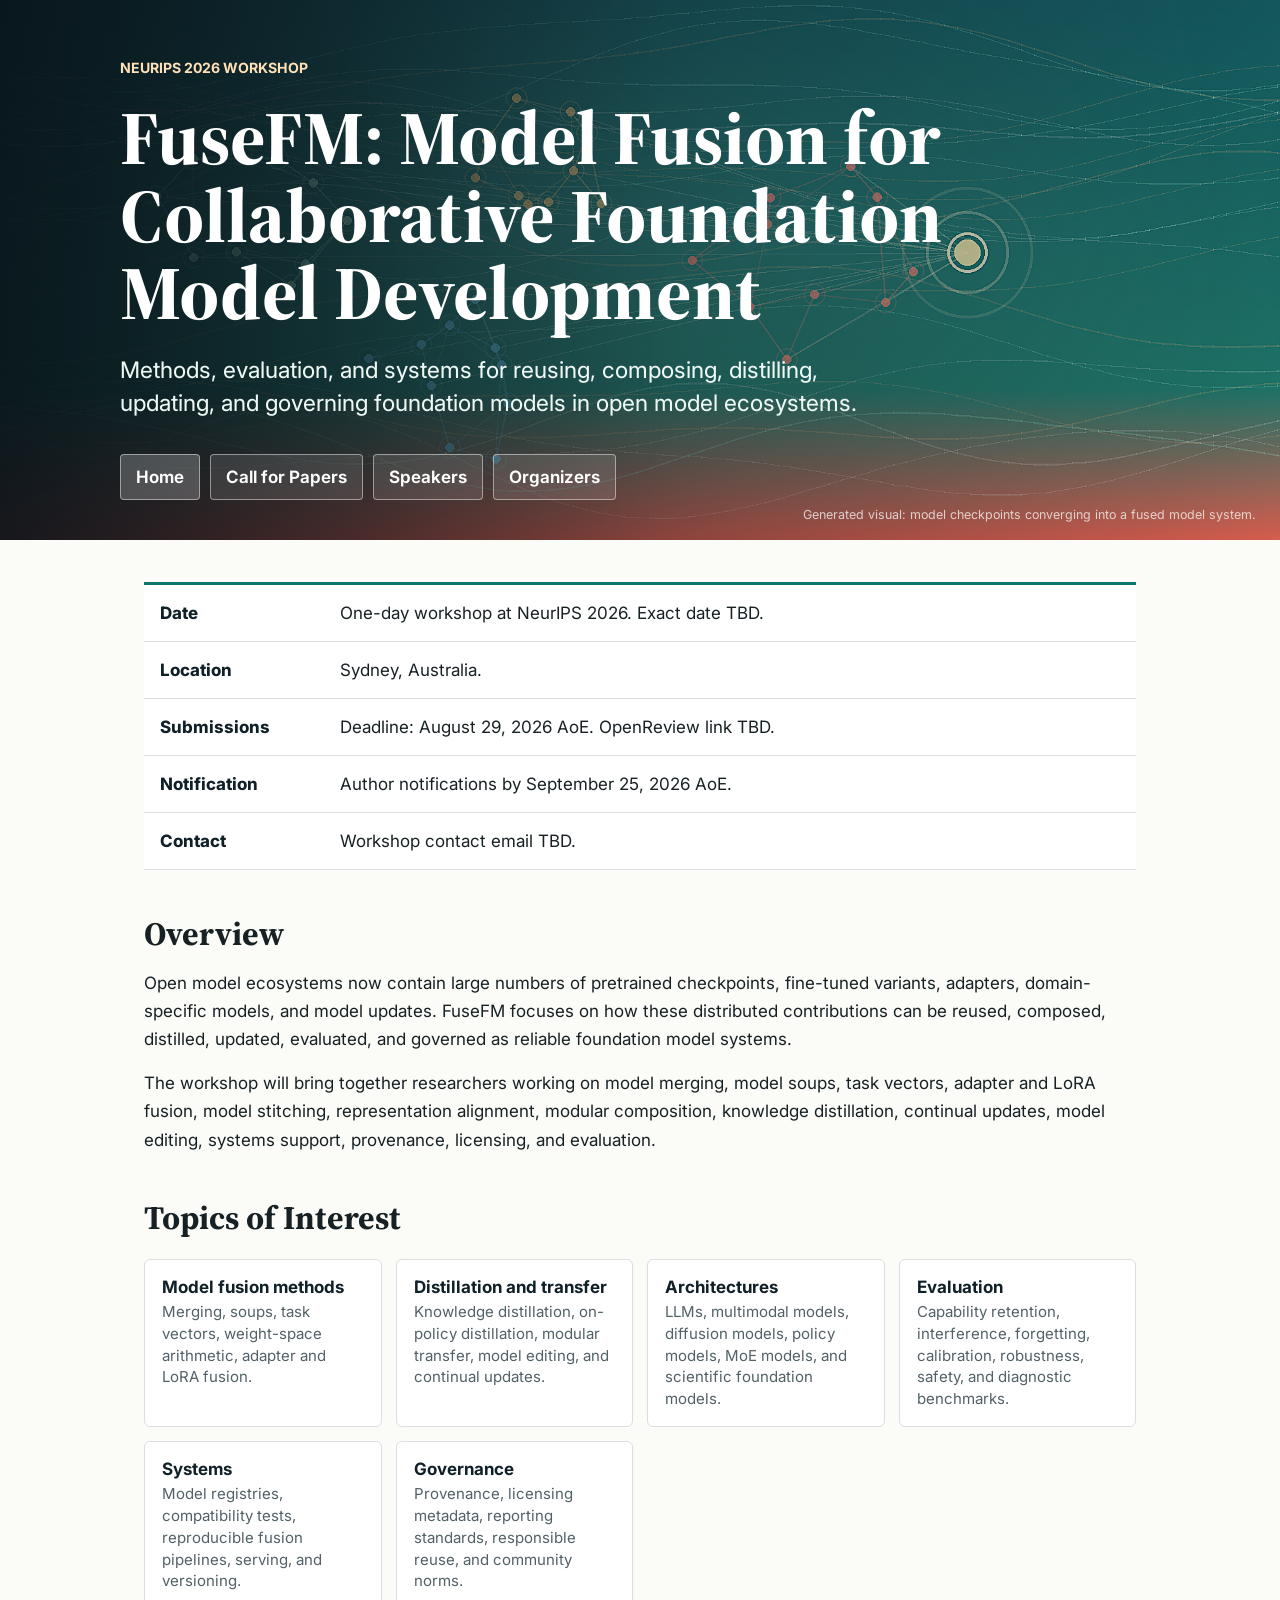
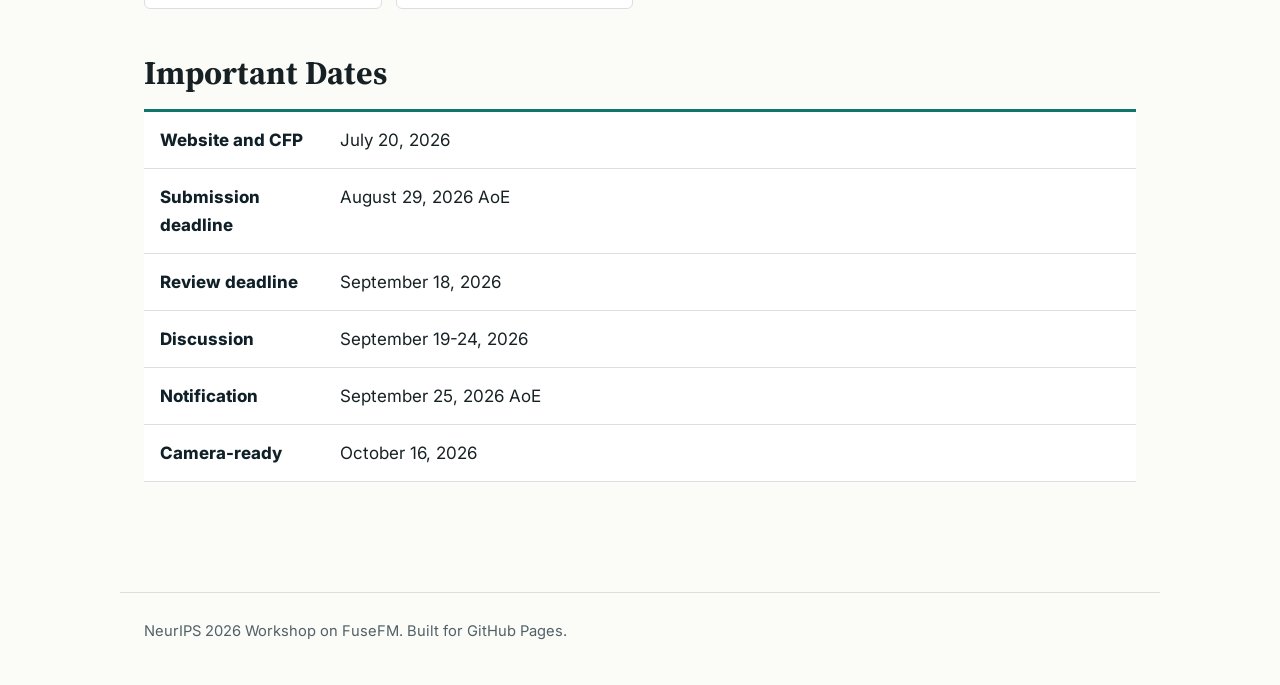
==== index.html @ 4e331932 "Initial FuseFM workshop website" ====
<!doctype html>
<html lang="en">
  <head>
    <meta charset="utf-8">
    <meta name="viewport" content="width=device-width, initial-scale=1">
    <title>NeurIPS 2026 Workshop on FuseFM</title>
    <meta name="description" content="Model Fusion for Collaborative Foundation Model Development, held in conjunction with NeurIPS 2026.">
    <link rel="preconnect" href="https://fonts.googleapis.com">
    <link rel="preconnect" href="https://fonts.gstatic.com" crossorigin>
    <link href="https://fonts.googleapis.com/css2?family=Inter:wght@400;520;650;760&family=Source+Serif+4:wght@650;760&display=swap" rel="stylesheet">
    <link rel="stylesheet" href="assets/style.css">
  </head>
  <body>
    <a class="skip-link" href="#content">Skip to content</a>
    <header class="page-header" role="banner">
      <div class="header-inner">
        <p class="eyebrow">NeurIPS 2026 Workshop</p>
        <h1 class="project-name">FuseFM: Model Fusion for Collaborative Foundation Model Development</h1>
        <p class="project-tagline">Methods, evaluation, and systems for reusing, composing, distilling, updating, and governing foundation models in open model ecosystems.</p>
        <nav class="nav" aria-label="Primary navigation">
          <a href="index.html" aria-current="page">Home</a>
          <a href="call-for-papers.html">Call for Papers</a>
          <a href="speakers.html">Speakers</a>
          <a href="organizers.html">Organizers</a>
        </nav>
      </div>
      <p class="header-caption">Generated visual: model checkpoints converging into a fused model system.</p>
    </header>

    <main id="content" class="main-content" role="main">
      <table class="info-table">
        <tbody>
          <tr>
            <th>Date</th>
            <td>One-day workshop at NeurIPS 2026. Exact date TBD.</td>
          </tr>
          <tr>
            <th>Location</th>
            <td>Sydney, Australia.</td>
          </tr>
          <tr>
            <th>Submissions</th>
            <td>Deadline: August 29, 2026 AoE. OpenReview link TBD.</td>
          </tr>
          <tr>
            <th>Notification</th>
            <td>Author notifications by September 25, 2026 AoE.</td>
          </tr>
          <tr>
            <th>Contact</th>
            <td>Workshop contact email TBD.</td>
          </tr>
        </tbody>
      </table>

      <h1>Overview</h1>
      <p>Open model ecosystems now contain large numbers of pretrained checkpoints, fine-tuned variants, adapters, domain-specific models, and model updates. FuseFM focuses on how these distributed contributions can be reused, composed, distilled, updated, evaluated, and governed as reliable foundation model systems.</p>
      <p>The workshop will bring together researchers working on model merging, model soups, task vectors, adapter and LoRA fusion, model stitching, representation alignment, modular composition, knowledge distillation, continual updates, model editing, systems support, provenance, licensing, and evaluation.</p>

      <h1>Topics of Interest</h1>
      <div class="topic-grid">
        <div class="topic"><strong>Model fusion methods</strong><span class="meta">Merging, soups, task vectors, weight-space arithmetic, adapter and LoRA fusion.</span></div>
        <div class="topic"><strong>Distillation and transfer</strong><span class="meta">Knowledge distillation, on-policy distillation, modular transfer, model editing, and continual updates.</span></div>
        <div class="topic"><strong>Architectures</strong><span class="meta">LLMs, multimodal models, diffusion models, policy models, MoE models, and scientific foundation models.</span></div>
        <div class="topic"><strong>Evaluation</strong><span class="meta">Capability retention, interference, forgetting, calibration, robustness, safety, and diagnostic benchmarks.</span></div>
        <div class="topic"><strong>Systems</strong><span class="meta">Model registries, compatibility tests, reproducible fusion pipelines, serving, and versioning.</span></div>
        <div class="topic"><strong>Governance</strong><span class="meta">Provenance, licensing metadata, reporting standards, responsible reuse, and community norms.</span></div>
      </div>

      <h1>Important Dates</h1>
      <table class="info-table">
        <tbody>
          <tr><th>Website and CFP</th><td>July 20, 2026</td></tr>
          <tr><th>Submission deadline</th><td>August 29, 2026 AoE</td></tr>
          <tr><th>Review deadline</th><td>September 18, 2026</td></tr>
          <tr><th>Discussion</th><td>September 19-24, 2026</td></tr>
          <tr><th>Notification</th><td>September 25, 2026 AoE</td></tr>
          <tr><th>Camera-ready</th><td>October 16, 2026</td></tr>
        </tbody>
      </table>
    </main>

    <footer class="site-footer">
      <span>NeurIPS 2026 Workshop on FuseFM. Built for GitHub Pages.</span>
    </footer>
  </body>
</html>
---- assets/style.css ----
:root {
  --ink: #172124;
  --muted: #526167;
  --line: #d9e0df;
  --paper: #fbfbf8;
  --panel: #ffffff;
  --teal: #0f766e;
  --deep: #102028;
  --coral: #d95f4f;
  --gold: #bf7f24;
}

* {
  box-sizing: border-box;
}

body {
  margin: 0;
  color: var(--ink);
  background: var(--paper);
  font-family: Inter, ui-sans-serif, system-ui, -apple-system, BlinkMacSystemFont, "Segoe UI", sans-serif;
  font-size: 17px;
  line-height: 1.65;
}

a {
  color: var(--teal);
  text-decoration-thickness: 1px;
  text-underline-offset: 3px;
}

a:hover {
  color: var(--coral);
}

.skip-link {
  position: absolute;
  left: -999px;
}

.skip-link:focus {
  left: 1rem;
  top: 1rem;
  z-index: 10;
  background: white;
  padding: .5rem .75rem;
}

.page-header {
  position: relative;
  min-height: 520px;
  padding: 56px 24px 40px;
  color: white;
  background:
    linear-gradient(90deg, rgba(8, 18, 24, .88), rgba(8, 18, 24, .38) 58%, rgba(8, 18, 24, .1)),
    url("hero-fusion.png") center / cover no-repeat;
}

.header-inner,
.main-content,
.site-footer {
  max-width: 1040px;
  margin: 0 auto;
}

.eyebrow {
  margin: 0 0 20px;
  color: #ffe1b8;
  font-size: 0.88rem;
  font-weight: 700;
  letter-spacing: 0;
  text-transform: uppercase;
}

.project-name {
  max-width: 880px;
  margin: 0;
  font-family: "Source Serif 4", Georgia, serif;
  font-size: clamp(2.25rem, 6vw, 4.75rem);
  line-height: 1.02;
  font-weight: 760;
}

.project-tagline {
  max-width: 760px;
  margin: 22px 0 30px;
  color: #edf8f4;
  font-size: clamp(1.05rem, 2vw, 1.42rem);
  line-height: 1.45;
  font-weight: 430;
}

.nav {
  display: flex;
  flex-wrap: wrap;
  gap: 10px;
  margin: 34px 0 0;
}

.nav a {
  display: inline-flex;
  align-items: center;
  min-height: 42px;
  padding: 8px 15px;
  color: white;
  border: 1px solid rgba(255, 255, 255, .46);
  border-radius: 4px;
  background: rgba(255, 255, 255, .11);
  text-decoration: none;
  font-weight: 650;
}

.nav a:hover,
.nav a[aria-current="page"] {
  background: rgba(255, 255, 255, .22);
}

.header-caption {
  position: absolute;
  right: 24px;
  bottom: 14px;
  margin: 0;
  color: rgba(255, 255, 255, .72);
  font-size: .78rem;
}

.main-content {
  padding: 34px 24px 72px;
}

.info-table {
  width: 100%;
  border-collapse: collapse;
  margin: 8px 0 38px;
  background: var(--panel);
  border-top: 3px solid var(--teal);
}

.info-table th,
.info-table td {
  padding: 14px 16px;
  border-bottom: 1px solid var(--line);
  vertical-align: top;
  text-align: left;
}

.info-table th {
  width: 180px;
  color: var(--deep);
  font-weight: 760;
}

h1,
h2,
h3 {
  line-height: 1.2;
  letter-spacing: 0;
}

h1 {
  margin: 44px 0 16px;
  font-family: "Source Serif 4", Georgia, serif;
  font-size: 2.05rem;
}

h2 {
  margin: 34px 0 12px;
  font-size: 1.38rem;
}

p {
  margin: 0 0 16px;
}

ul {
  padding-left: 1.35rem;
}

li {
  margin: .35rem 0;
}

.topic-grid,
.people-grid,
.speaker-list {
  display: grid;
  gap: 14px;
  margin: 22px 0 34px;
}

.topic-grid {
  grid-template-columns: repeat(auto-fit, minmax(230px, 1fr));
}

.people-grid,
.speaker-list {
  grid-template-columns: repeat(auto-fit, minmax(260px, 1fr));
}

.topic,
.person,
.speaker {
  padding: 16px 17px;
  background: var(--panel);
  border: 1px solid var(--line);
  border-radius: 6px;
}

.topic strong,
.person strong,
.speaker strong {
  display: block;
  color: var(--deep);
  line-height: 1.3;
}

.meta {
  display: block;
  margin-top: 3px;
  color: var(--muted);
  font-size: .94rem;
  line-height: 1.45;
}

.status {
  color: var(--gold);
  font-weight: 740;
}

.note {
  padding: 14px 16px;
  margin: 22px 0;
  border-left: 4px solid var(--coral);
  background: #fff5ee;
}

.site-footer {
  padding: 26px 24px 42px;
  color: var(--muted);
  border-top: 1px solid var(--line);
  font-size: .92rem;
}

@media (max-width: 720px) {
  body {
    font-size: 16px;
  }

  .page-header {
    min-height: 500px;
    padding-top: 40px;
  }

  .info-table,
  .info-table tbody,
  .info-table tr,
  .info-table th,
  .info-table td {
    display: block;
    width: 100%;
  }

  .info-table th {
    padding-bottom: 2px;
    border-bottom: 0;
  }

  .info-table td {
    padding-top: 2px;
  }

  .header-caption {
    position: static;
    margin: 34px 0 0;
  }
}
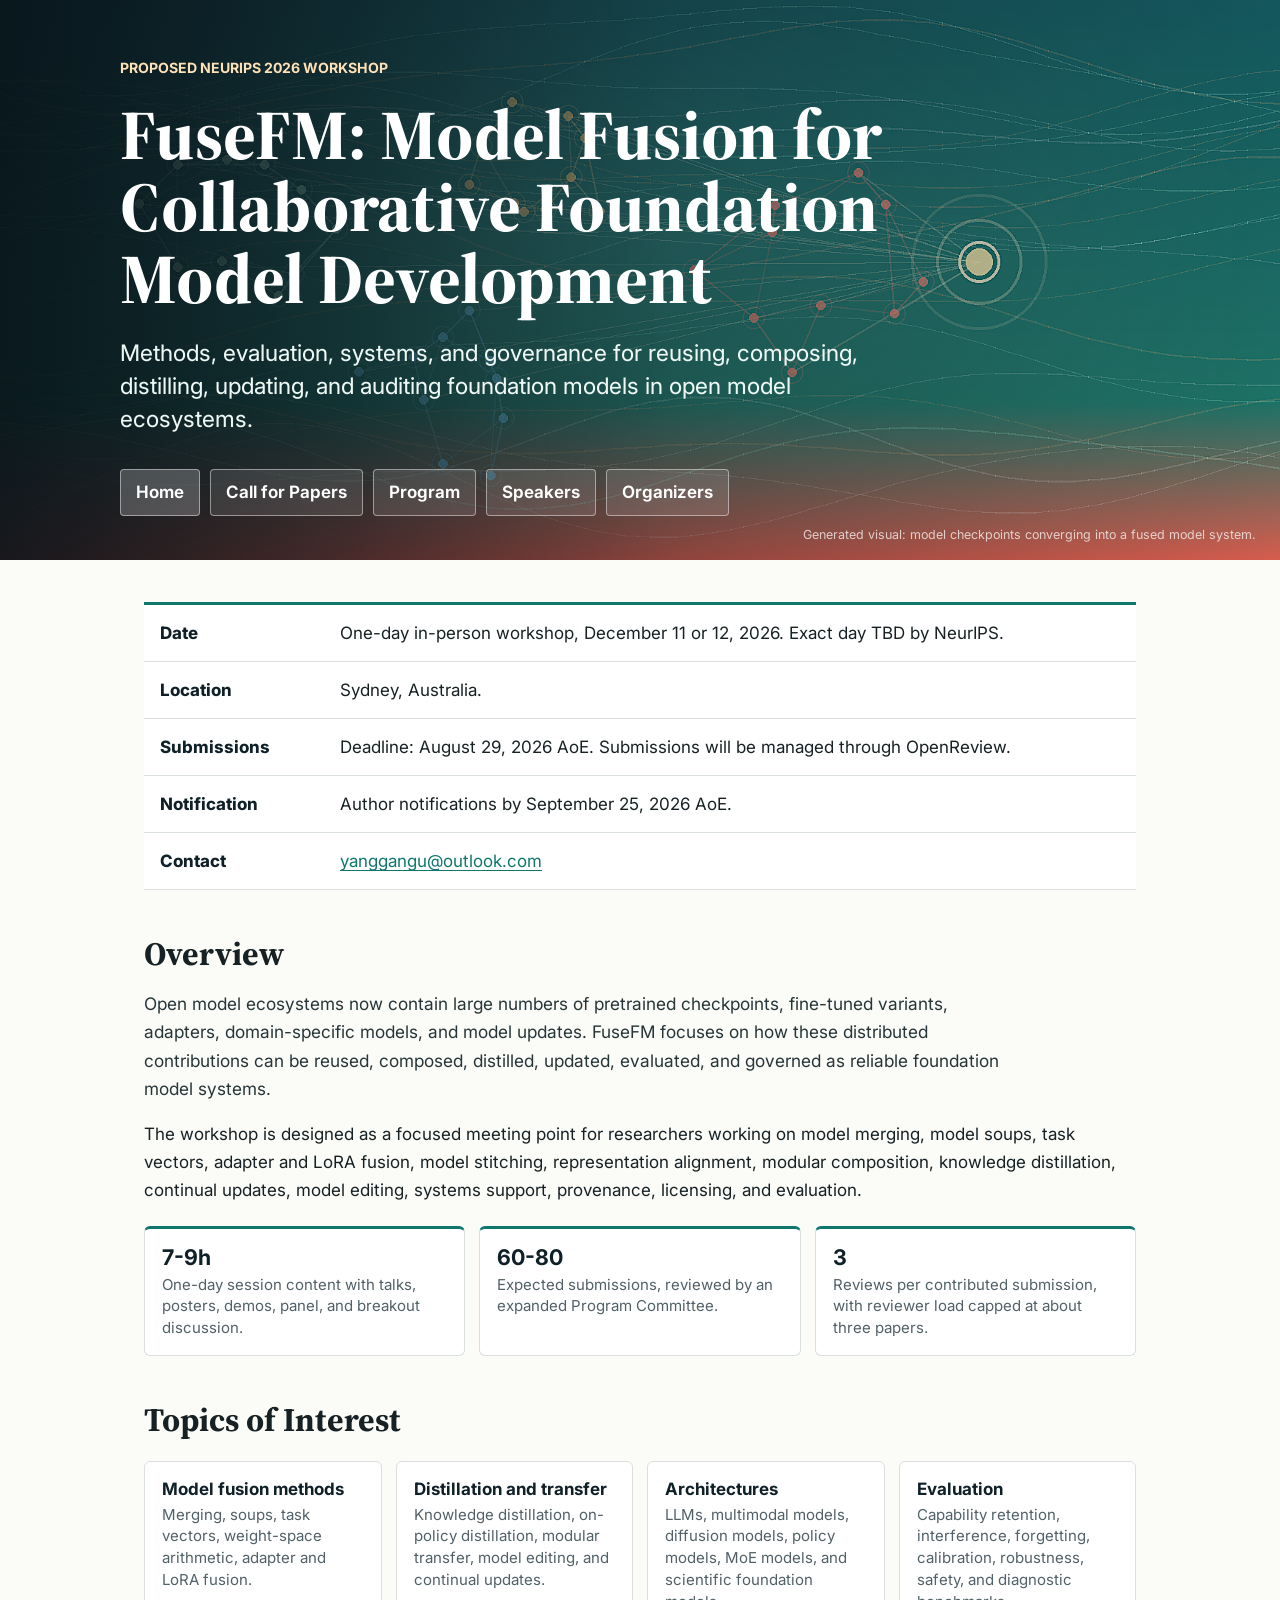
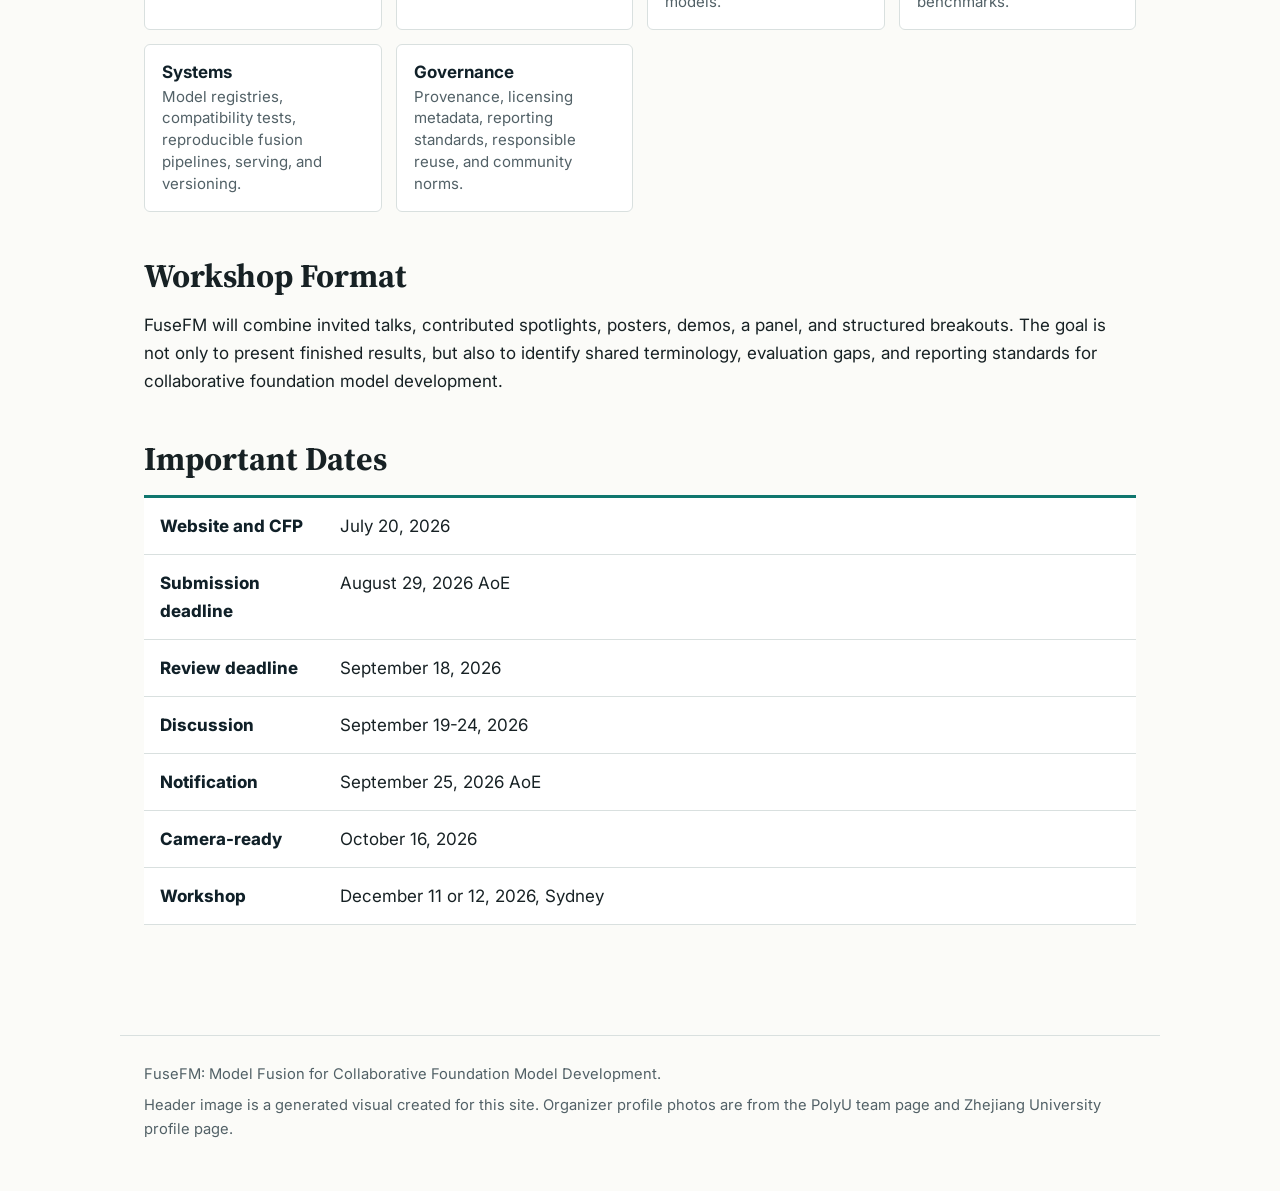
==== commit d5811c1c: "Polish FuseFM workshop website" ====
--- a/index.html
+++ b/index.html
@@ -3,7 +3,7 @@
   <head>
     <meta charset="utf-8">
     <meta name="viewport" content="width=device-width, initial-scale=1">
-    <title>NeurIPS 2026 Workshop on FuseFM</title>
+    <title>FuseFM | NeurIPS 2026 Workshop</title>
     <meta name="description" content="Model Fusion for Collaborative Foundation Model Development, held in conjunction with NeurIPS 2026.">
     <link rel="preconnect" href="https://fonts.googleapis.com">
     <link rel="preconnect" href="https://fonts.gstatic.com" crossorigin>
@@ -14,12 +14,13 @@
     <a class="skip-link" href="#content">Skip to content</a>
     <header class="page-header" role="banner">
       <div class="header-inner">
-        <p class="eyebrow">NeurIPS 2026 Workshop</p>
+        <p class="eyebrow">Proposed NeurIPS 2026 Workshop</p>
         <h1 class="project-name">FuseFM: Model Fusion for Collaborative Foundation Model Development</h1>
-        <p class="project-tagline">Methods, evaluation, and systems for reusing, composing, distilling, updating, and governing foundation models in open model ecosystems.</p>
+        <p class="project-tagline">Methods, evaluation, systems, and governance for reusing, composing, distilling, updating, and auditing foundation models in open model ecosystems.</p>
         <nav class="nav" aria-label="Primary navigation">
           <a href="index.html" aria-current="page">Home</a>
           <a href="call-for-papers.html">Call for Papers</a>
+          <a href="program.html">Program</a>
           <a href="speakers.html">Speakers</a>
           <a href="organizers.html">Organizers</a>
         </nav>
@@ -32,7 +33,7 @@
         <tbody>
           <tr>
             <th>Date</th>
-            <td>One-day workshop at NeurIPS 2026. Exact date TBD.</td>
+            <td>One-day in-person workshop, December 11 or 12, 2026. Exact day TBD by NeurIPS.</td>
           </tr>
           <tr>
             <th>Location</th>
@@ -40,7 +41,7 @@
           </tr>
           <tr>
             <th>Submissions</th>
-            <td>Deadline: August 29, 2026 AoE. OpenReview link TBD.</td>
+            <td>Deadline: August 29, 2026 AoE. Submissions will be managed through OpenReview.</td>
           </tr>
           <tr>
             <th>Notification</th>
@@ -48,14 +49,20 @@
           </tr>
           <tr>
             <th>Contact</th>
-            <td>Workshop contact email TBD.</td>
+            <td><a href="mailto:yanggangu@outlook.com">yanggangu@outlook.com</a></td>
           </tr>
         </tbody>
       </table>
 
       <h1>Overview</h1>
-      <p>Open model ecosystems now contain large numbers of pretrained checkpoints, fine-tuned variants, adapters, domain-specific models, and model updates. FuseFM focuses on how these distributed contributions can be reused, composed, distilled, updated, evaluated, and governed as reliable foundation model systems.</p>
-      <p>The workshop will bring together researchers working on model merging, model soups, task vectors, adapter and LoRA fusion, model stitching, representation alignment, modular composition, knowledge distillation, continual updates, model editing, systems support, provenance, licensing, and evaluation.</p>
+      <p class="intro">Open model ecosystems now contain large numbers of pretrained checkpoints, fine-tuned variants, adapters, domain-specific models, and model updates. FuseFM focuses on how these distributed contributions can be reused, composed, distilled, updated, evaluated, and governed as reliable foundation model systems.</p>
+      <p>The workshop is designed as a focused meeting point for researchers working on model merging, model soups, task vectors, adapter and LoRA fusion, model stitching, representation alignment, modular composition, knowledge distillation, continual updates, model editing, systems support, provenance, licensing, and evaluation.</p>
+
+      <div class="stat-grid" aria-label="Workshop summary">
+        <div class="stat"><strong>7-9h</strong><span class="meta">One-day session content with talks, posters, demos, panel, and breakout discussion.</span></div>
+        <div class="stat"><strong>60-80</strong><span class="meta">Expected submissions, reviewed by an expanded Program Committee.</span></div>
+        <div class="stat"><strong>3</strong><span class="meta">Reviews per contributed submission, with reviewer load capped at about three papers.</span></div>
+      </div>
 
       <h1>Topics of Interest</h1>
       <div class="topic-grid">
@@ -67,6 +74,9 @@
         <div class="topic"><strong>Governance</strong><span class="meta">Provenance, licensing metadata, reporting standards, responsible reuse, and community norms.</span></div>
       </div>
 
+      <h1>Workshop Format</h1>
+      <p>FuseFM will combine invited talks, contributed spotlights, posters, demos, a panel, and structured breakouts. The goal is not only to present finished results, but also to identify shared terminology, evaluation gaps, and reporting standards for collaborative foundation model development.</p>
+
       <h1>Important Dates</h1>
       <table class="info-table">
         <tbody>
@@ -76,12 +86,14 @@
           <tr><th>Discussion</th><td>September 19-24, 2026</td></tr>
           <tr><th>Notification</th><td>September 25, 2026 AoE</td></tr>
           <tr><th>Camera-ready</th><td>October 16, 2026</td></tr>
+          <tr><th>Workshop</th><td>December 11 or 12, 2026, Sydney</td></tr>
         </tbody>
       </table>
     </main>
 
     <footer class="site-footer">
-      <span>NeurIPS 2026 Workshop on FuseFM. Built for GitHub Pages.</span>
+      <p>FuseFM: Model Fusion for Collaborative Foundation Model Development.</p>
+      <p>Header image is a generated visual created for this site. Organizer profile photos are from the PolyU team page and Zhejiang University profile page.</p>
     </footer>
   </body>
 </html>
--- a/assets/style.css
+++ b/assets/style.css
@@ -4,6 +4,7 @@
   --line: #d9e0df;
   --paper: #fbfbf8;
   --panel: #ffffff;
+  --panel-soft: #f3f7f4;
   --teal: #0f766e;
   --deep: #102028;
   --coral: #d95f4f;
@@ -23,6 +24,11 @@
   line-height: 1.65;
 }
 
+::selection {
+  color: white;
+  background: var(--teal);
+}
+
 a {
   color: var(--teal);
   text-decoration-thickness: 1px;
@@ -48,12 +54,16 @@
 
 .page-header {
   position: relative;
-  min-height: 520px;
+  min-height: 560px;
   padding: 56px 24px 40px;
   color: white;
   background:
     linear-gradient(90deg, rgba(8, 18, 24, .88), rgba(8, 18, 24, .38) 58%, rgba(8, 18, 24, .1)),
     url("hero-fusion.png") center / cover no-repeat;
+}
+
+.page-header.compact {
+  min-height: 430px;
 }
 
 .header-inner,
@@ -76,7 +86,7 @@
   max-width: 880px;
   margin: 0;
   font-family: "Source Serif 4", Georgia, serif;
-  font-size: clamp(2.25rem, 6vw, 4.75rem);
+  font-size: clamp(2.25rem, 5.5vw, 4.65rem);
   line-height: 1.02;
   font-weight: 760;
 }
@@ -128,6 +138,12 @@
   padding: 34px 24px 72px;
 }
 
+.intro {
+  max-width: 860px;
+  color: #263538;
+  font-size: 1.08rem;
+}
+
 .info-table {
   width: 100%;
   border-collapse: collapse;
@@ -168,6 +184,14 @@
   font-size: 1.38rem;
 }
 
+.section-kicker {
+  margin: 0 0 8px;
+  color: var(--gold);
+  font-size: .82rem;
+  font-weight: 760;
+  text-transform: uppercase;
+}
+
 p {
   margin: 0 0 16px;
 }
@@ -182,7 +206,9 @@
 
 .topic-grid,
 .people-grid,
-.speaker-list {
+.speaker-list,
+.pc-grid,
+.stat-grid {
   display: grid;
   gap: 14px;
   margin: 22px 0 34px;
@@ -197,21 +223,64 @@
   grid-template-columns: repeat(auto-fit, minmax(260px, 1fr));
 }
 
+.pc-grid {
+  grid-template-columns: repeat(auto-fit, minmax(210px, 1fr));
+}
+
+.stat-grid {
+  grid-template-columns: repeat(auto-fit, minmax(170px, 1fr));
+}
+
 .topic,
 .person,
-.speaker {
+.speaker,
+.pc-member,
+.stat {
   padding: 16px 17px;
   background: var(--panel);
   border: 1px solid var(--line);
   border-radius: 6px;
 }
 
+.stat {
+  border-top: 3px solid var(--teal);
+}
+
+.stat strong {
+  display: block;
+  margin-bottom: 2px;
+  color: var(--deep);
+  font-size: 1.35rem;
+  line-height: 1.2;
+}
+
 .topic strong,
 .person strong,
-.speaker strong {
+.speaker strong,
+.pc-member strong {
   display: block;
   color: var(--deep);
   line-height: 1.3;
+}
+
+.person {
+  display: grid;
+  grid-template-columns: 86px 1fr;
+  gap: 15px;
+  align-items: start;
+}
+
+.person-photo {
+  width: 86px;
+  height: 86px;
+  border-radius: 50%;
+  object-fit: cover;
+  border: 2px solid #e5ece9;
+  background: var(--panel-soft);
+}
+
+.person.no-photo {
+  grid-template-columns: 1fr;
 }
 
 .meta {
@@ -227,6 +296,20 @@
   font-weight: 740;
 }
 
+.label {
+  display: inline-flex;
+  align-items: center;
+  min-height: 24px;
+  margin: 6px 6px 0 0;
+  padding: 2px 8px;
+  color: var(--deep);
+  background: var(--panel-soft);
+  border: 1px solid var(--line);
+  border-radius: 999px;
+  font-size: .78rem;
+  font-weight: 650;
+}
+
 .note {
   padding: 14px 16px;
   margin: 22px 0;
@@ -234,6 +317,37 @@
   background: #fff5ee;
 }
 
+.timeline {
+  display: grid;
+  gap: 10px;
+  margin: 22px 0 34px;
+}
+
+.slot {
+  display: grid;
+  grid-template-columns: 150px 1fr;
+  gap: 16px;
+  padding: 15px 16px;
+  background: var(--panel);
+  border: 1px solid var(--line);
+  border-left: 4px solid var(--teal);
+  border-radius: 5px;
+}
+
+.slot time {
+  color: var(--deep);
+  font-weight: 760;
+}
+
+.slot p {
+  margin: 0;
+}
+
+.subtle {
+  color: var(--muted);
+  font-size: .94rem;
+}
+
 .site-footer {
   padding: 26px 24px 42px;
   color: var(--muted);
@@ -241,6 +355,10 @@
   font-size: .92rem;
 }
 
+.site-footer p {
+  margin: 0 0 7px;
+}
+
 @media (max-width: 720px) {
   body {
     font-size: 16px;
@@ -249,6 +367,10 @@
   .page-header {
     min-height: 500px;
     padding-top: 40px;
+  }
+
+  .page-header.compact {
+    min-height: 420px;
   }
 
   .info-table,
@@ -273,4 +395,18 @@
     position: static;
     margin: 34px 0 0;
   }
-}
+
+  .slot {
+    grid-template-columns: 1fr;
+    gap: 4px;
+  }
+
+  .person {
+    grid-template-columns: 72px 1fr;
+  }
+
+  .person-photo {
+    width: 72px;
+    height: 72px;
+  }
+}
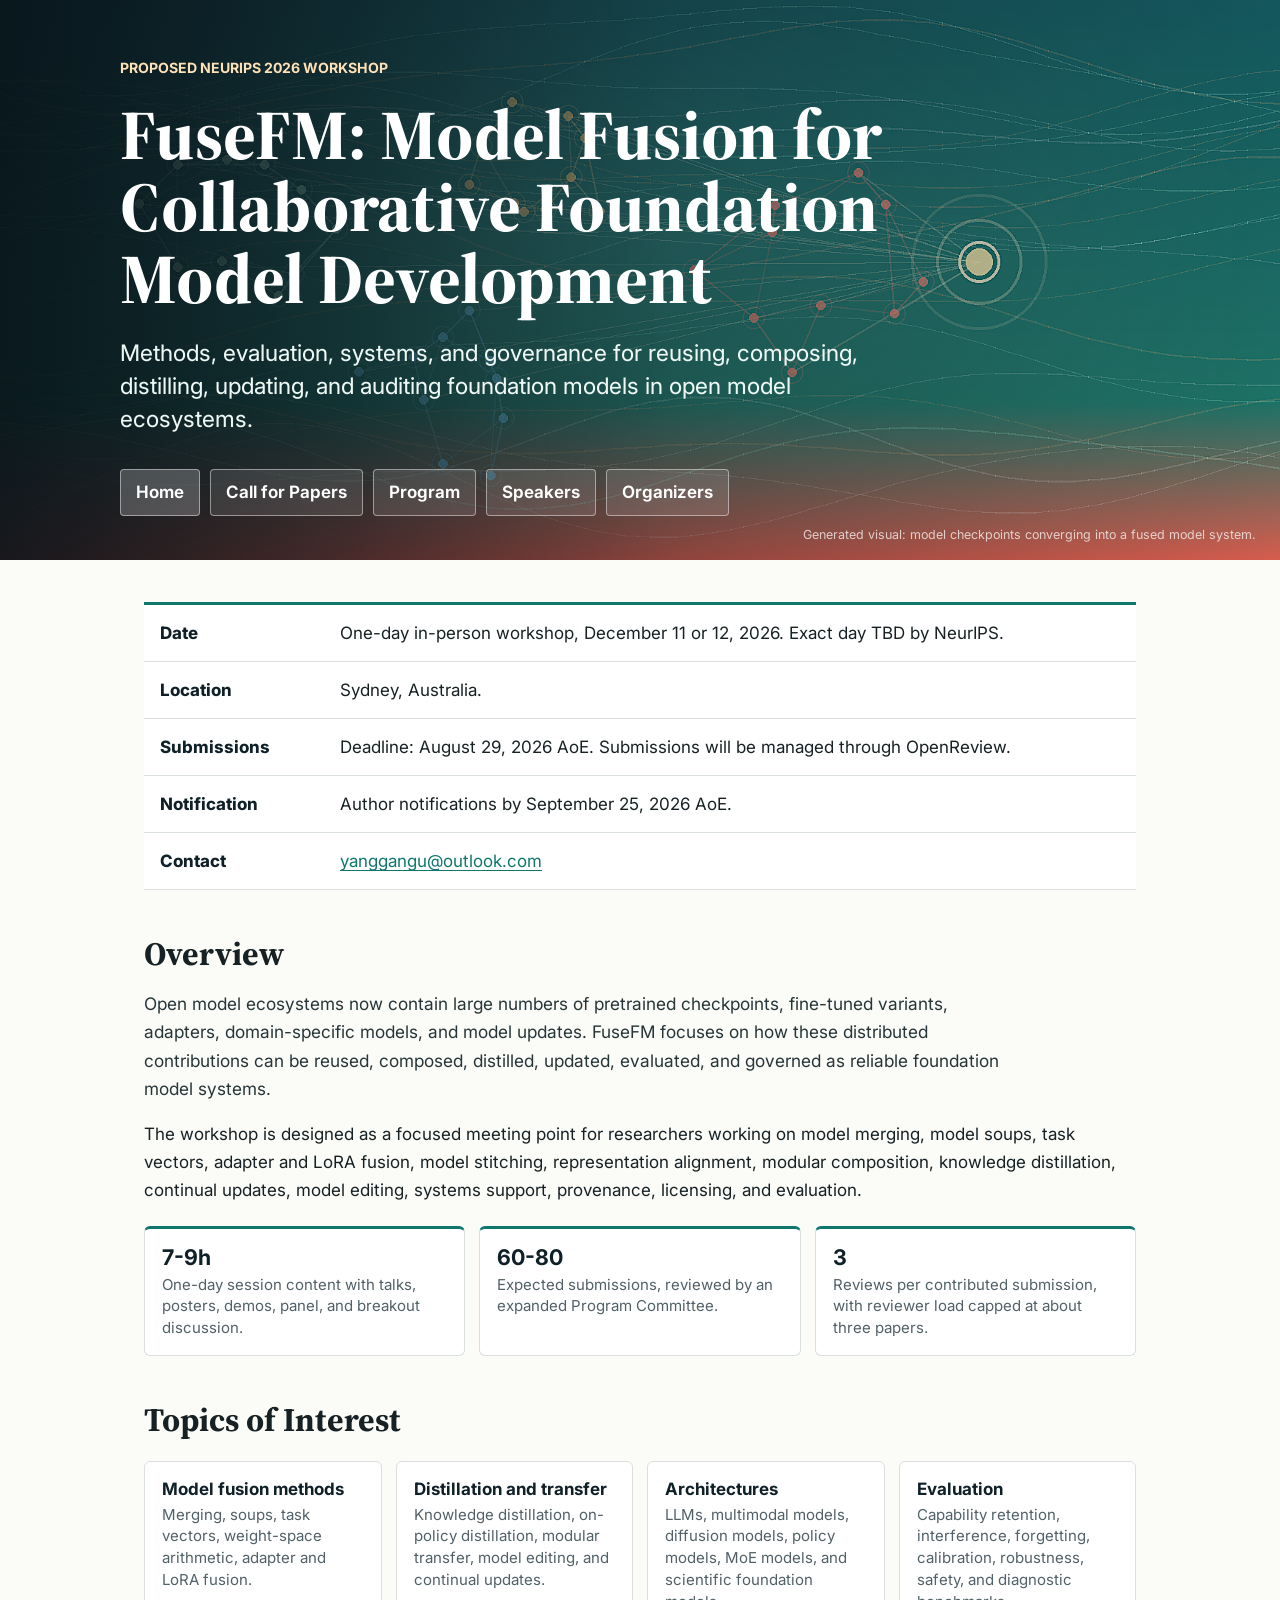
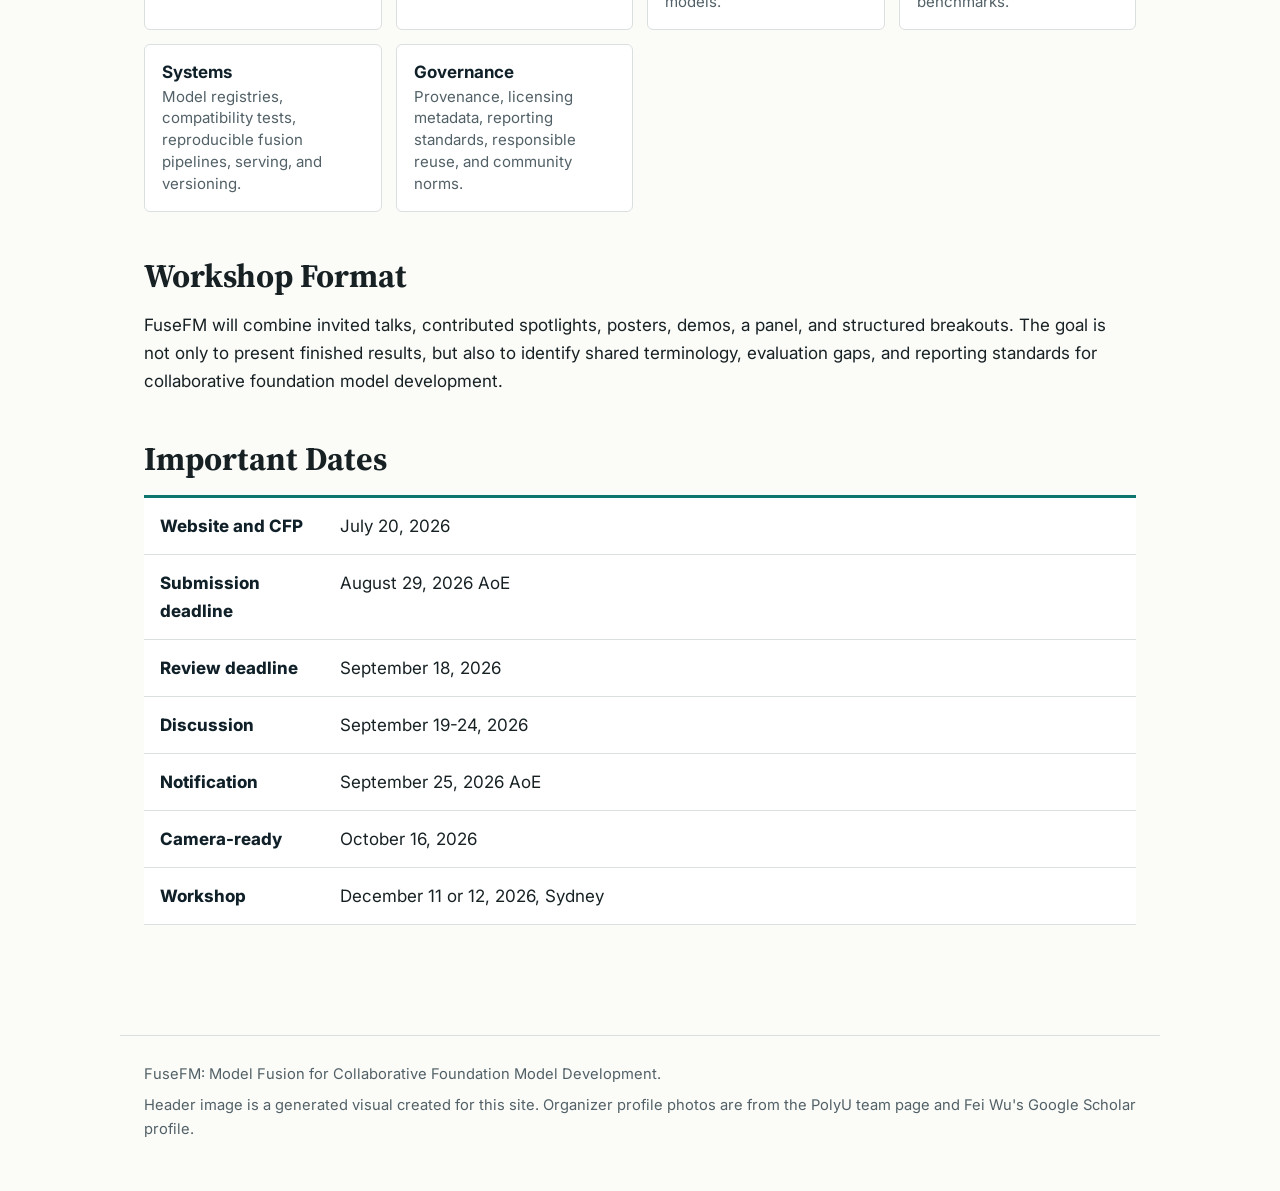
==== commit 74593d3c: "Use Fei Wu Google Scholar photo" ====
--- a/index.html
+++ b/index.html
@@ -93,7 +93,7 @@
 
     <footer class="site-footer">
       <p>FuseFM: Model Fusion for Collaborative Foundation Model Development.</p>
-      <p>Header image is a generated visual created for this site. Organizer profile photos are from the PolyU team page and Zhejiang University profile page.</p>
+      <p>Header image is a generated visual created for this site. Organizer profile photos are from the PolyU team page and Fei Wu's Google Scholar profile.</p>
     </footer>
   </body>
 </html>
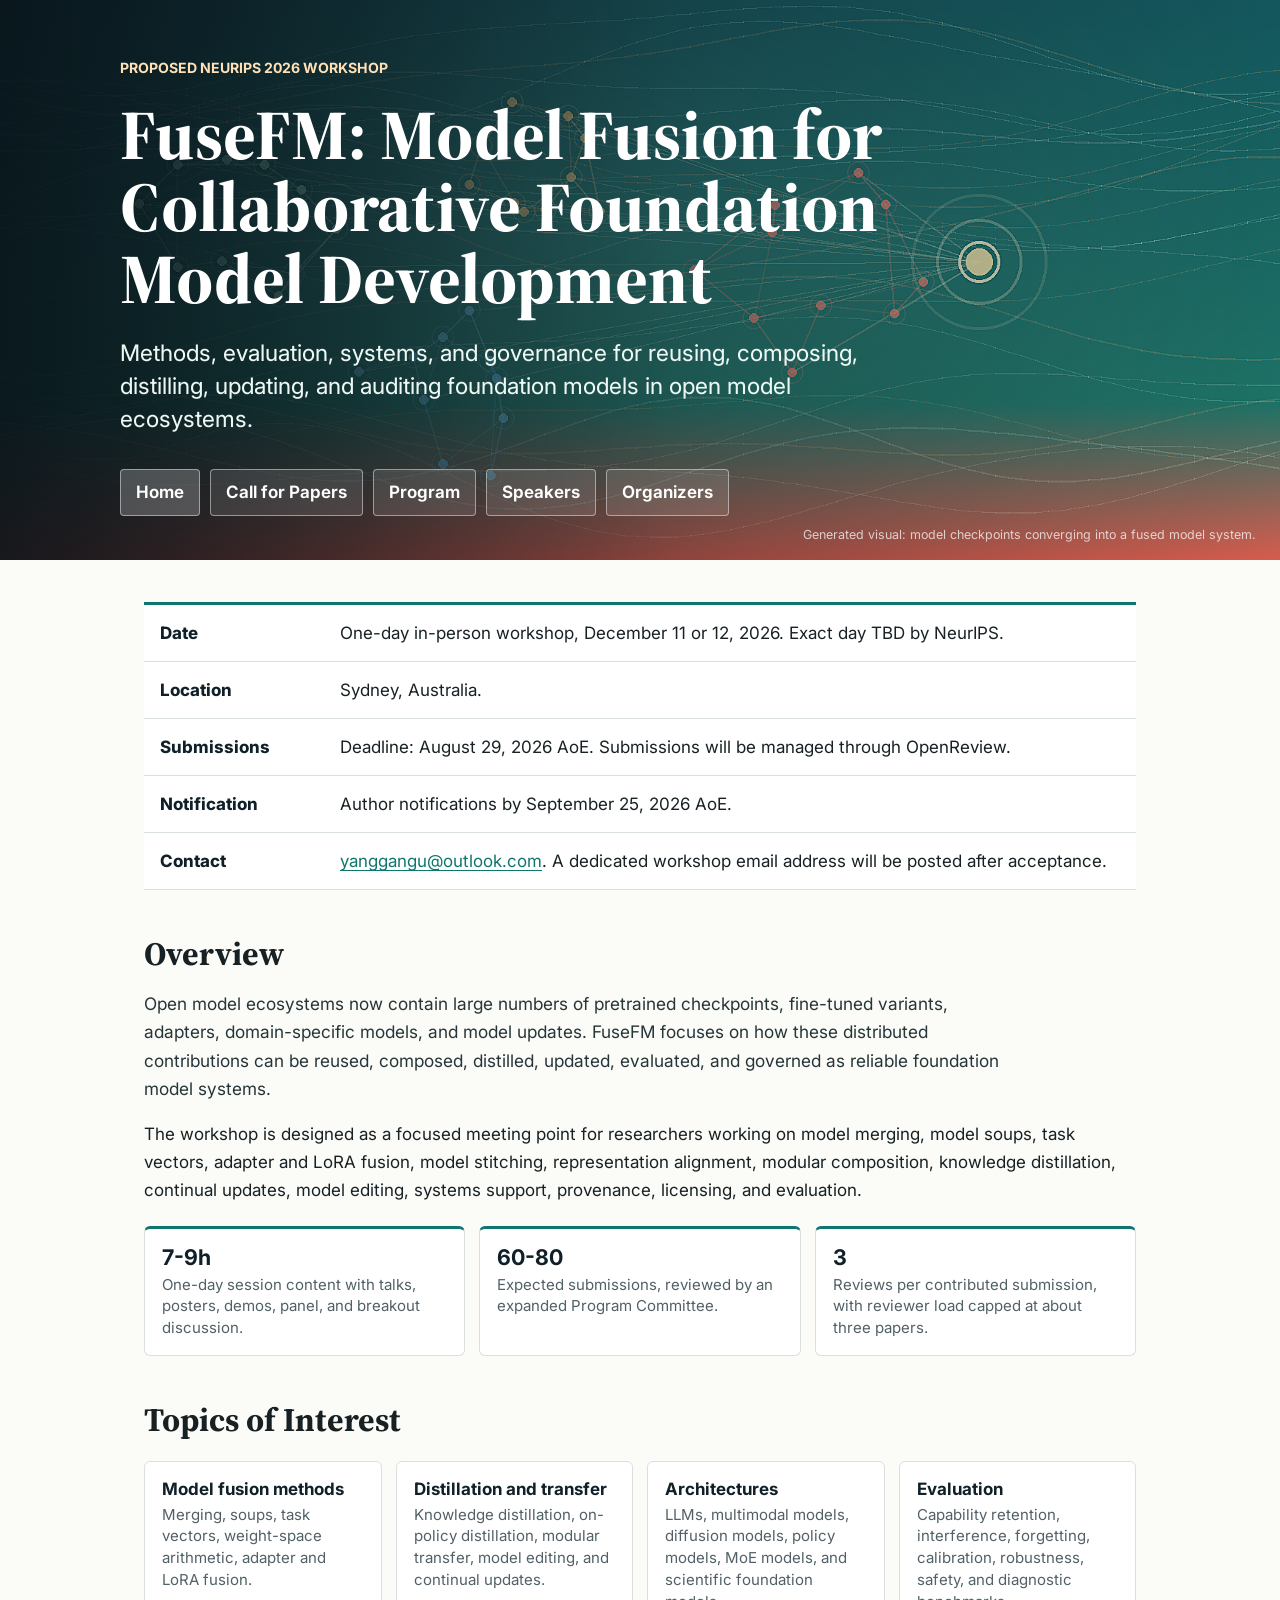
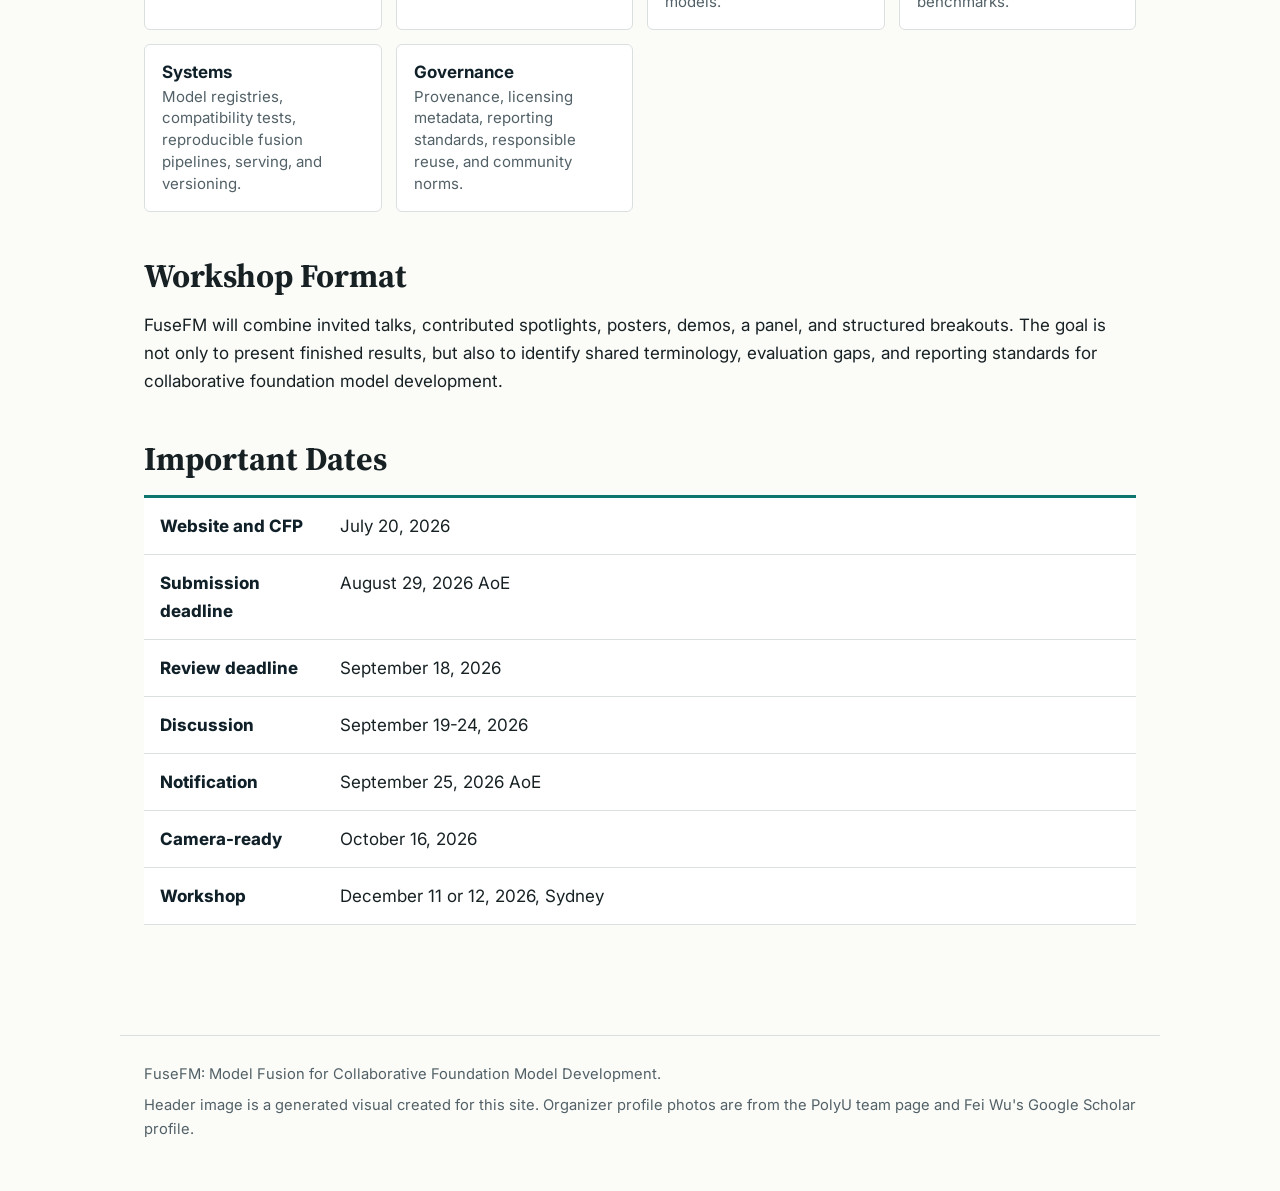
==== commit c36d8113: "Clarify temporary workshop contact email" ====
--- a/index.html
+++ b/index.html
@@ -49,7 +49,7 @@
           </tr>
           <tr>
             <th>Contact</th>
-            <td><a href="mailto:yanggangu@outlook.com">yanggangu@outlook.com</a></td>
+            <td><a href="mailto:yanggangu@outlook.com">yanggangu@outlook.com</a>. A dedicated workshop email address will be posted after acceptance.</td>
           </tr>
         </tbody>
       </table>
--- a/assets/style.css
+++ b/assets/style.css
@@ -223,6 +223,10 @@
   grid-template-columns: repeat(auto-fit, minmax(260px, 1fr));
 }
 
+.speaker-list.detailed {
+  grid-template-columns: 1fr;
+}
+
 .pc-grid {
   grid-template-columns: repeat(auto-fit, minmax(210px, 1fr));
 }
@@ -263,6 +267,20 @@
   line-height: 1.3;
 }
 
+.speaker-title {
+  margin: 12px 0 8px;
+  color: var(--deep);
+  font-size: 1.06rem;
+  line-height: 1.35;
+}
+
+.speaker-abstract {
+  margin: 0;
+  color: #29383b;
+  font-size: .96rem;
+  line-height: 1.62;
+}
+
 .person {
   display: grid;
   grid-template-columns: 86px 1fr;
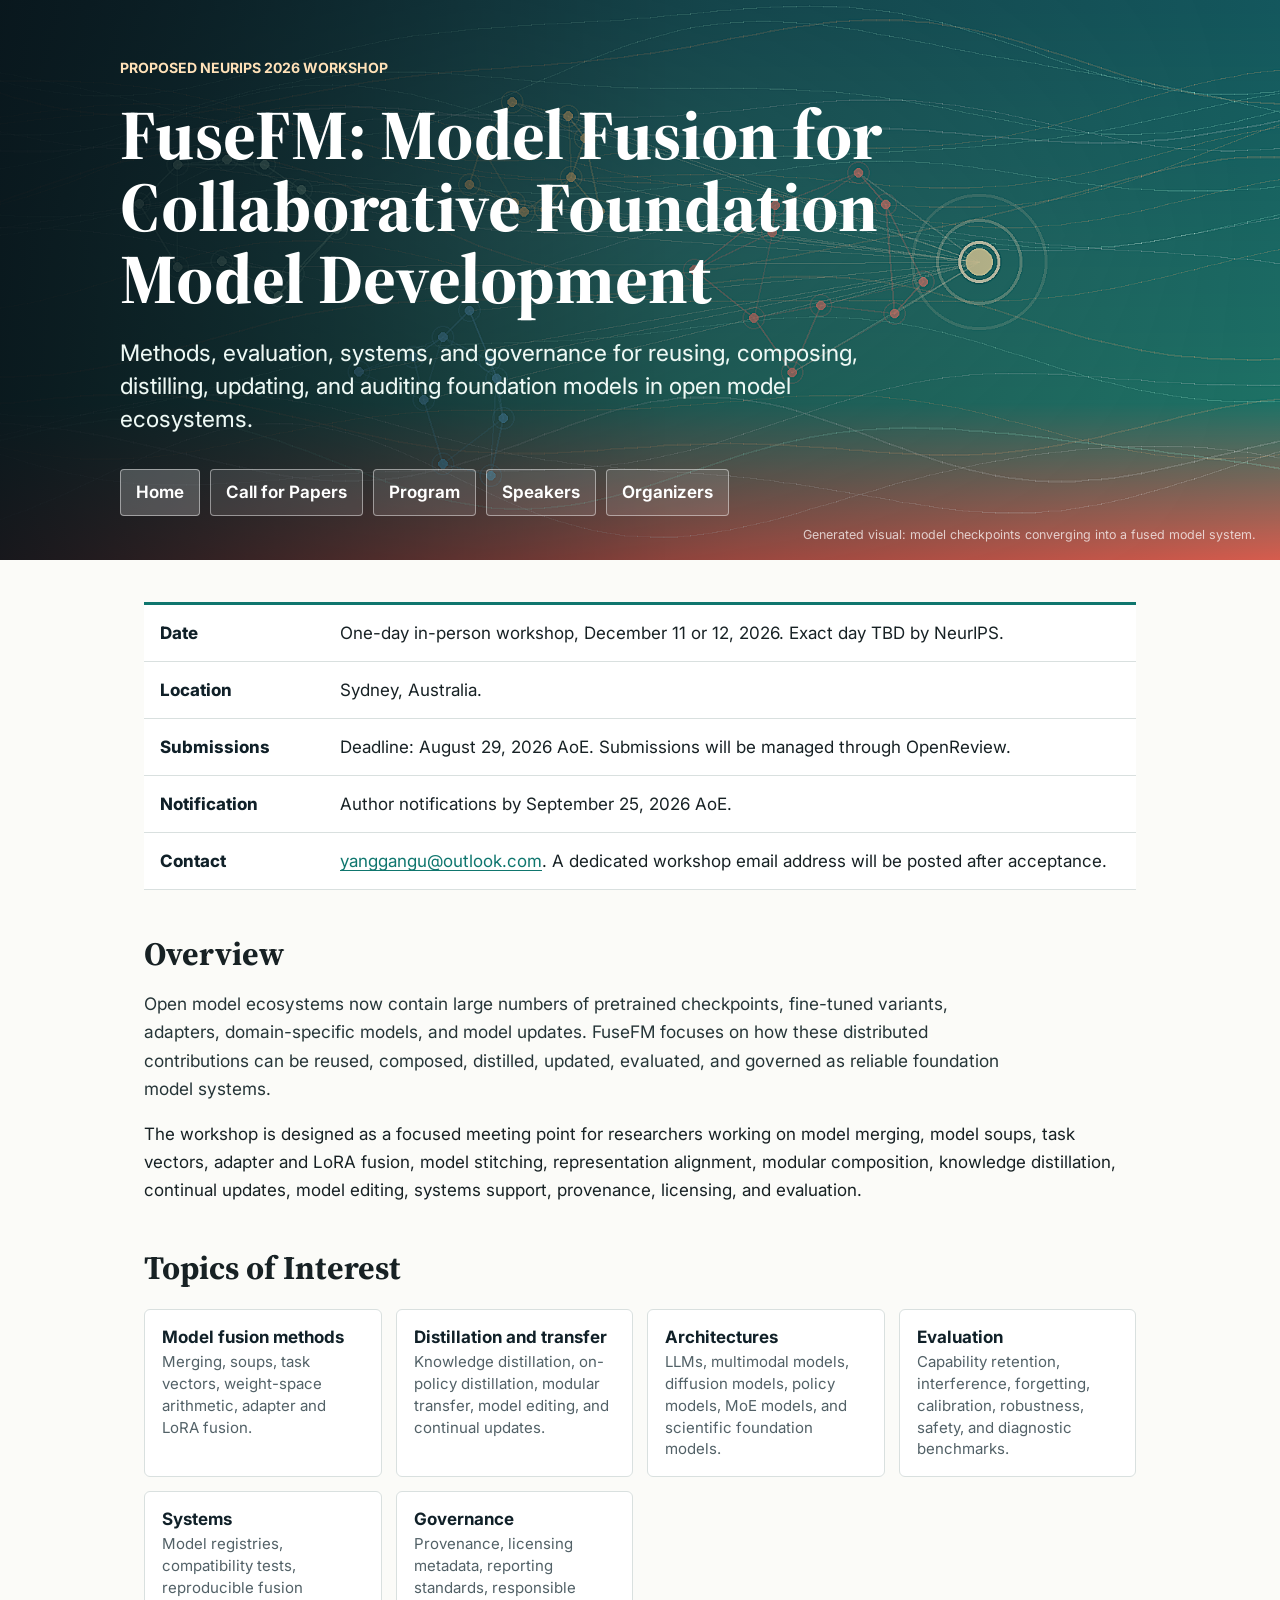
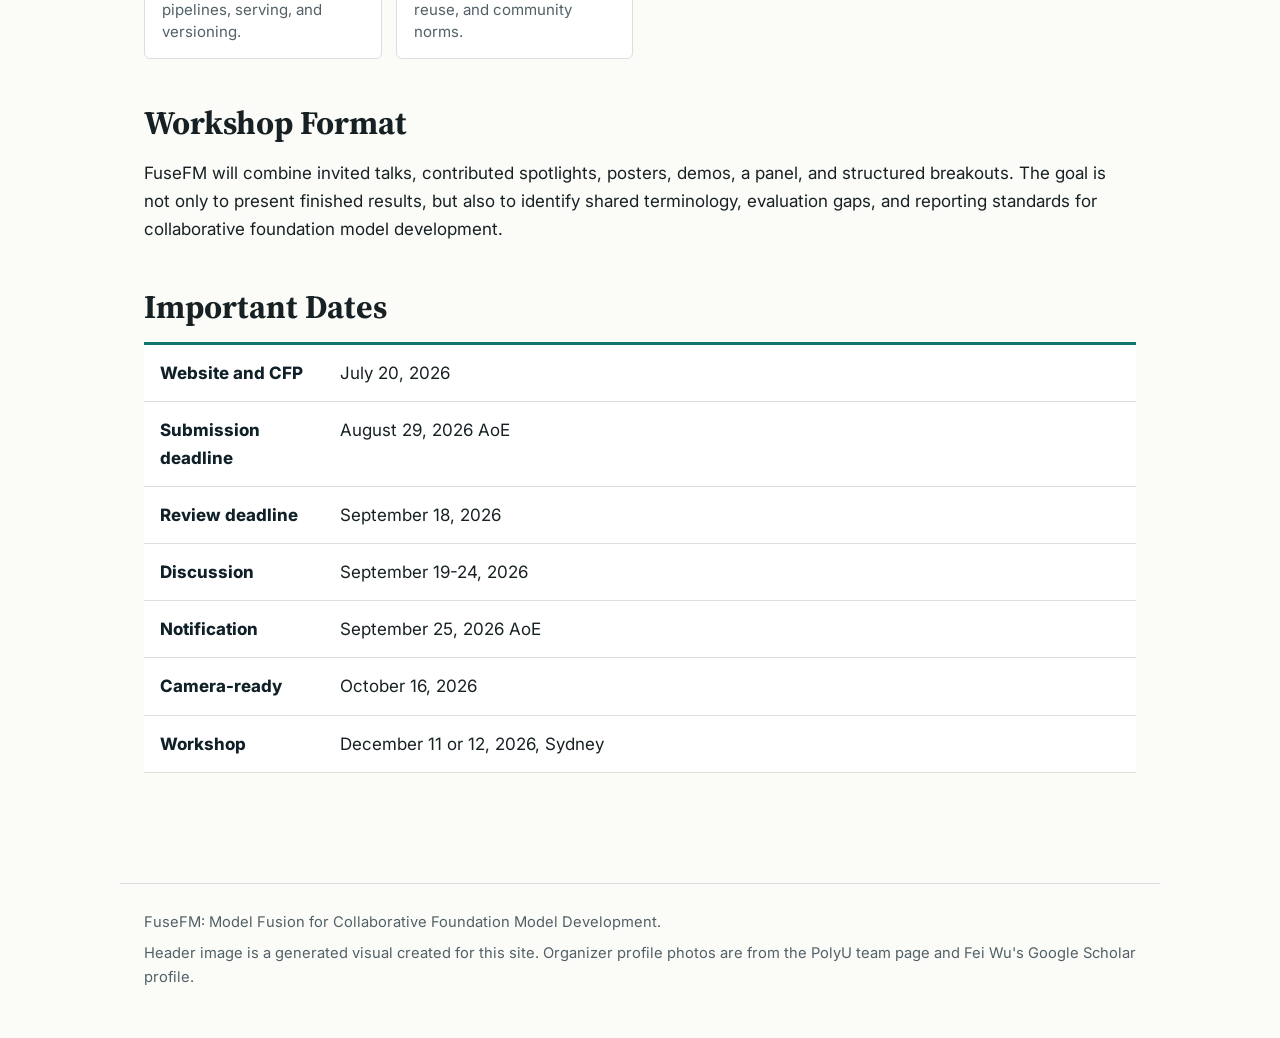
==== commit e464b41e: "Simplify public workshop organization details" ====
--- a/index.html
+++ b/index.html
@@ -58,12 +58,6 @@
       <p class="intro">Open model ecosystems now contain large numbers of pretrained checkpoints, fine-tuned variants, adapters, domain-specific models, and model updates. FuseFM focuses on how these distributed contributions can be reused, composed, distilled, updated, evaluated, and governed as reliable foundation model systems.</p>
       <p>The workshop is designed as a focused meeting point for researchers working on model merging, model soups, task vectors, adapter and LoRA fusion, model stitching, representation alignment, modular composition, knowledge distillation, continual updates, model editing, systems support, provenance, licensing, and evaluation.</p>
 
-      <div class="stat-grid" aria-label="Workshop summary">
-        <div class="stat"><strong>7-9h</strong><span class="meta">One-day session content with talks, posters, demos, panel, and breakout discussion.</span></div>
-        <div class="stat"><strong>60-80</strong><span class="meta">Expected submissions, reviewed by an expanded Program Committee.</span></div>
-        <div class="stat"><strong>3</strong><span class="meta">Reviews per contributed submission, with reviewer load capped at about three papers.</span></div>
-      </div>
-
       <h1>Topics of Interest</h1>
       <div class="topic-grid">
         <div class="topic"><strong>Model fusion methods</strong><span class="meta">Merging, soups, task vectors, weight-space arithmetic, adapter and LoRA fusion.</span></div>
--- a/assets/style.css
+++ b/assets/style.css
@@ -206,9 +206,7 @@
 
 .topic-grid,
 .people-grid,
-.speaker-list,
-.pc-grid,
-.stat-grid {
+.speaker-list {
   display: grid;
   gap: 14px;
   margin: 22px 0 34px;
@@ -227,41 +225,18 @@
   grid-template-columns: 1fr;
 }
 
-.pc-grid {
-  grid-template-columns: repeat(auto-fit, minmax(210px, 1fr));
-}
-
-.stat-grid {
-  grid-template-columns: repeat(auto-fit, minmax(170px, 1fr));
-}
-
 .topic,
 .person,
-.speaker,
-.pc-member,
-.stat {
+.speaker {
   padding: 16px 17px;
   background: var(--panel);
   border: 1px solid var(--line);
   border-radius: 6px;
 }
 
-.stat {
-  border-top: 3px solid var(--teal);
-}
-
-.stat strong {
-  display: block;
-  margin-bottom: 2px;
-  color: var(--deep);
-  font-size: 1.35rem;
-  line-height: 1.2;
-}
-
 .topic strong,
 .person strong,
-.speaker strong,
-.pc-member strong {
+.speaker strong {
   display: block;
   color: var(--deep);
   line-height: 1.3;
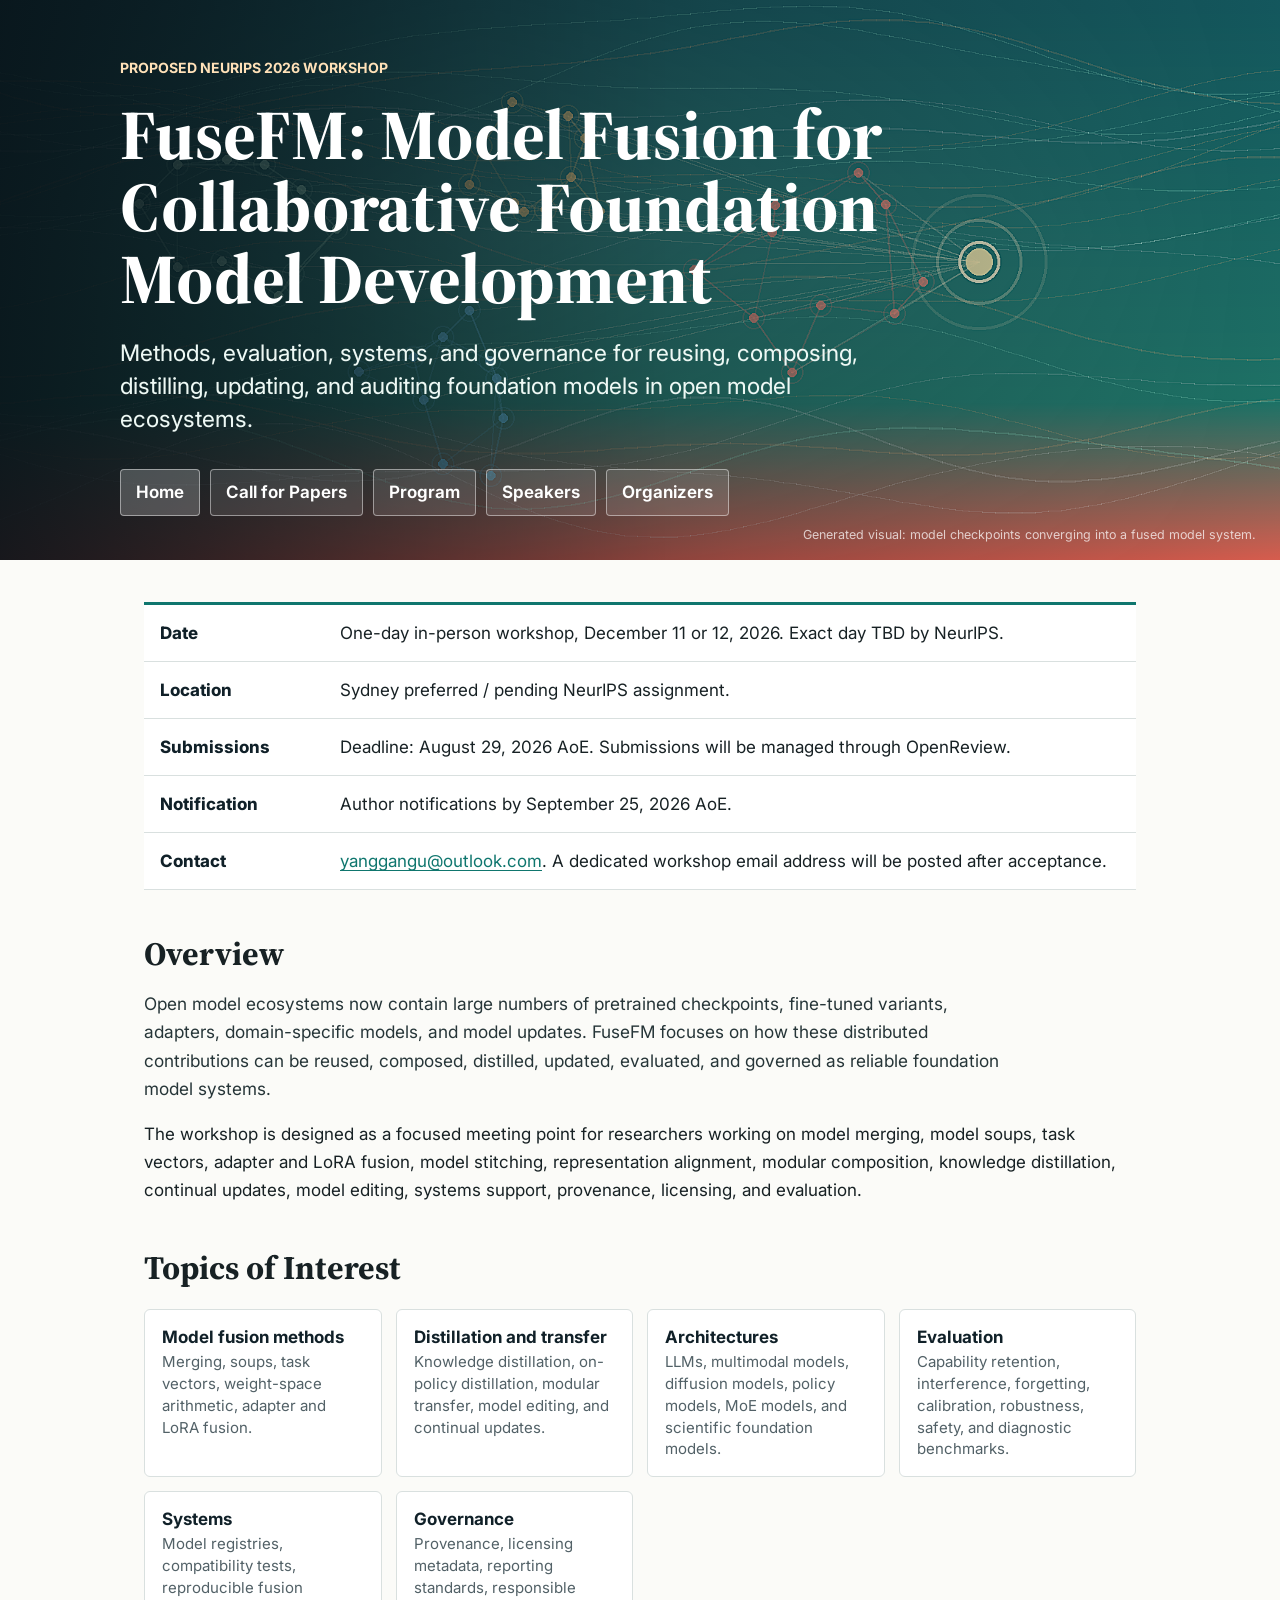
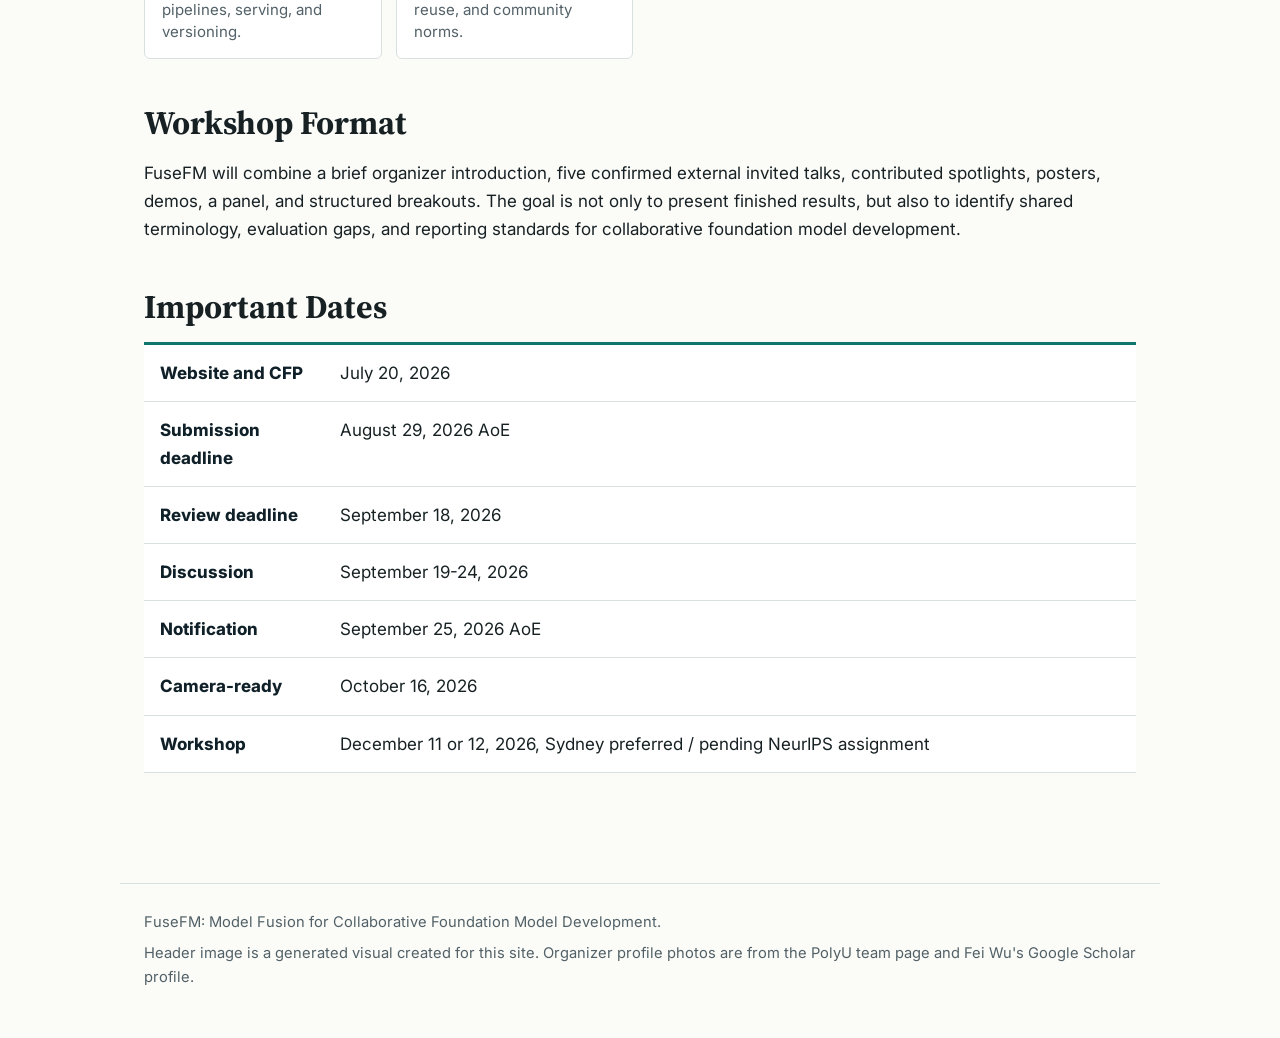
==== commit b18bdeeb: "Polish FuseFM workshop website" ====
--- a/index.html
+++ b/index.html
@@ -8,6 +8,7 @@
     <link rel="preconnect" href="https://fonts.googleapis.com">
     <link rel="preconnect" href="https://fonts.gstatic.com" crossorigin>
     <link href="https://fonts.googleapis.com/css2?family=Inter:wght@400;520;650;760&family=Source+Serif+4:wght@650;760&display=swap" rel="stylesheet">
+    <link rel="icon" href="assets/favicon.svg" type="image/svg+xml">
     <link rel="stylesheet" href="assets/style.css">
   </head>
   <body>
@@ -37,7 +38,7 @@
           </tr>
           <tr>
             <th>Location</th>
-            <td>Sydney, Australia.</td>
+            <td>Sydney preferred / pending NeurIPS assignment.</td>
           </tr>
           <tr>
             <th>Submissions</th>
@@ -69,7 +70,7 @@
       </div>
 
       <h1>Workshop Format</h1>
-      <p>FuseFM will combine invited talks, contributed spotlights, posters, demos, a panel, and structured breakouts. The goal is not only to present finished results, but also to identify shared terminology, evaluation gaps, and reporting standards for collaborative foundation model development.</p>
+      <p>FuseFM will combine a brief organizer introduction, five confirmed external invited talks, contributed spotlights, posters, demos, a panel, and structured breakouts. The goal is not only to present finished results, but also to identify shared terminology, evaluation gaps, and reporting standards for collaborative foundation model development.</p>
 
       <h1>Important Dates</h1>
       <table class="info-table">
@@ -80,7 +81,7 @@
           <tr><th>Discussion</th><td>September 19-24, 2026</td></tr>
           <tr><th>Notification</th><td>September 25, 2026 AoE</td></tr>
           <tr><th>Camera-ready</th><td>October 16, 2026</td></tr>
-          <tr><th>Workshop</th><td>December 11 or 12, 2026, Sydney</td></tr>
+          <tr><th>Workshop</th><td>December 11 or 12, 2026, Sydney preferred / pending NeurIPS assignment</td></tr>
         </tbody>
       </table>
     </main>
